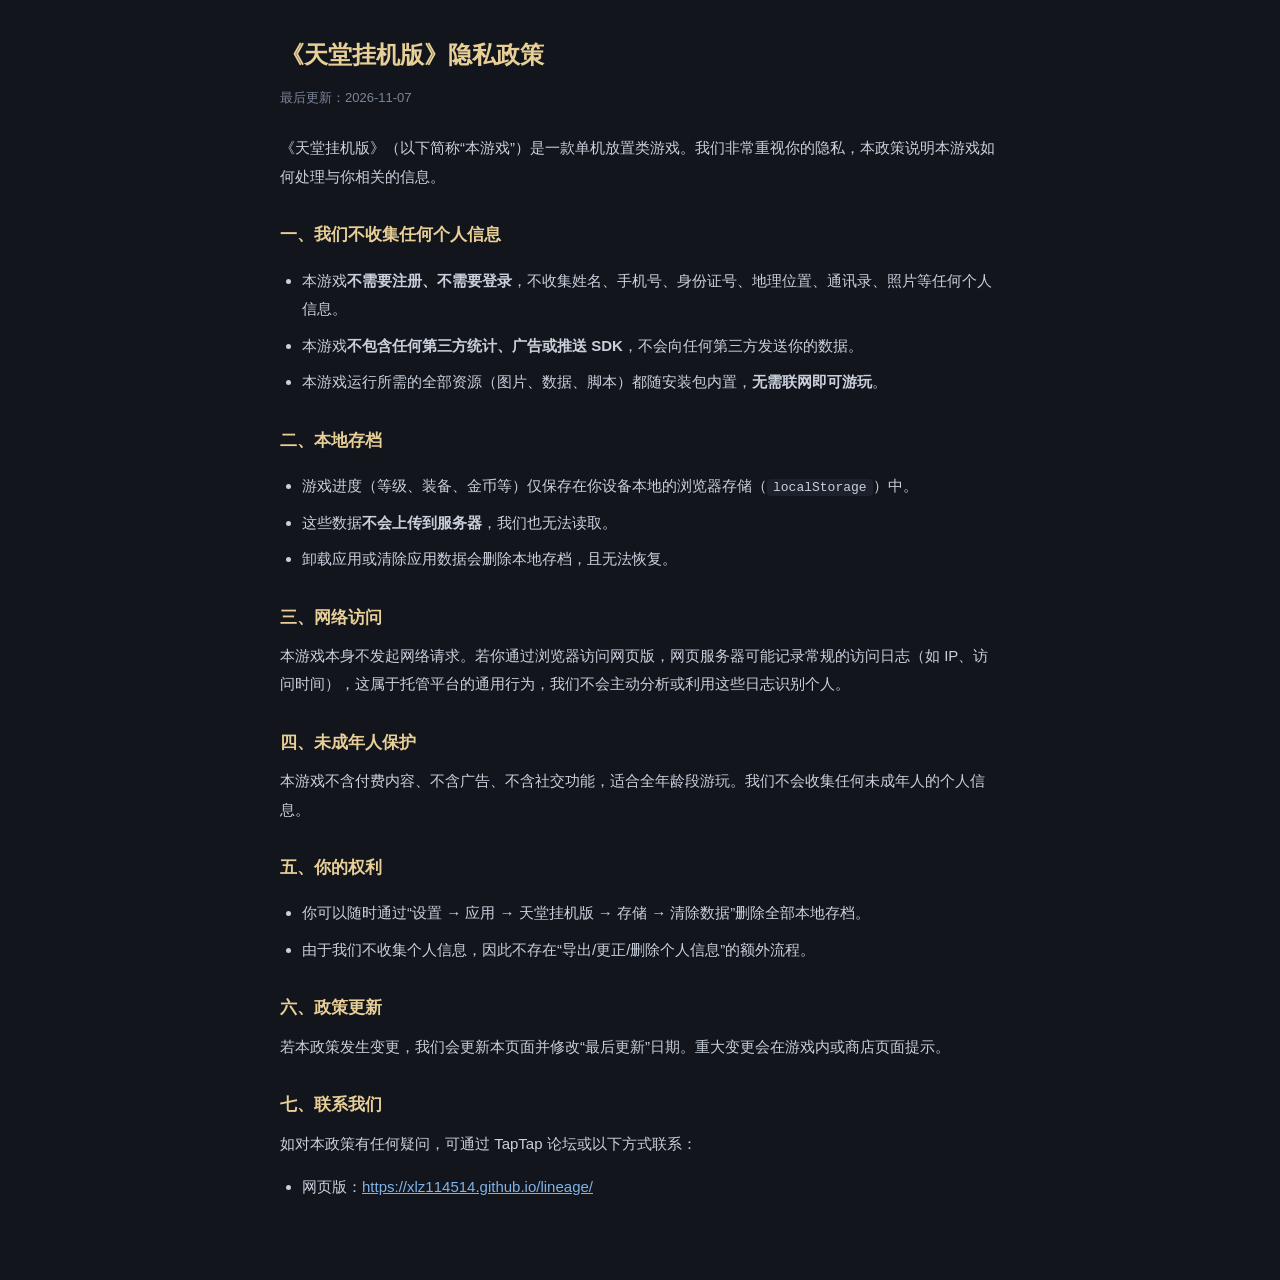
==== privacy.html @ aecd9698 "add privacy policy page" ====
<!DOCTYPE html>
<html lang="zh-CN">
<head>
<meta charset="utf-8" />
<meta name="viewport" content="width=device-width, initial-scale=1" />
<title>天堂挂机版 · 隐私政策</title>
<style>
  :root { color-scheme: dark; }
  body { margin: 0; padding: 32px 20px 64px; background: #12151b; color: #c9d0dc;
         font: 15px/1.9 -apple-system, "Microsoft YaHei", "PingFang SC", sans-serif; }
  main { max-width: 720px; margin: 0 auto; }
  h1 { color: #e8cf98; font-size: 24px; margin: 0 0 8px; }
  h2 { color: #e8cf98; font-size: 17px; margin: 28px 0 8px; }
  .meta { color: #7c8598; font-size: 13px; margin-bottom: 24px; }
  p, li { margin: 8px 0; }
  ul { padding-left: 22px; }
  code { background: #1c212b; padding: 1px 6px; border-radius: 4px; font-size: 13px; }
  a { color: #7fb3e8; }
</style>
</head>
<body>
<main>
  <h1>《天堂挂机版》隐私政策</h1>
  <div class="meta">最后更新：2026-11-07</div>

  <p>《天堂挂机版》（以下简称“本游戏”）是一款单机放置类游戏。我们非常重视你的隐私，本政策说明本游戏如何处理与你相关的信息。</p>

  <h2>一、我们不收集任何个人信息</h2>
  <ul>
    <li>本游戏<strong>不需要注册、不需要登录</strong>，不收集姓名、手机号、身份证号、地理位置、通讯录、照片等任何个人信息。</li>
    <li>本游戏<strong>不包含任何第三方统计、广告或推送 SDK</strong>，不会向任何第三方发送你的数据。</li>
    <li>本游戏运行所需的全部资源（图片、数据、脚本）都随安装包内置，<strong>无需联网即可游玩</strong>。</li>
  </ul>

  <h2>二、本地存档</h2>
  <ul>
    <li>游戏进度（等级、装备、金币等）仅保存在你设备本地的浏览器存储（<code>localStorage</code>）中。</li>
    <li>这些数据<strong>不会上传到服务器</strong>，我们也无法读取。</li>
    <li>卸载应用或清除应用数据会删除本地存档，且无法恢复。</li>
  </ul>

  <h2>三、网络访问</h2>
  <p>本游戏本身不发起网络请求。若你通过浏览器访问网页版，网页服务器可能记录常规的访问日志（如 IP、访问时间），这属于托管平台的通用行为，我们不会主动分析或利用这些日志识别个人。</p>

  <h2>四、未成年人保护</h2>
  <p>本游戏不含付费内容、不含广告、不含社交功能，适合全年龄段游玩。我们不会收集任何未成年人的个人信息。</p>

  <h2>五、你的权利</h2>
  <ul>
    <li>你可以随时通过“设置 → 应用 → 天堂挂机版 → 存储 → 清除数据”删除全部本地存档。</li>
    <li>由于我们不收集个人信息，因此不存在“导出/更正/删除个人信息”的额外流程。</li>
  </ul>

  <h2>六、政策更新</h2>
  <p>若本政策发生变更，我们会更新本页面并修改“最后更新”日期。重大变更会在游戏内或商店页面提示。</p>

  <h2>七、联系我们</h2>
  <p>如对本政策有任何疑问，可通过 TapTap 论坛或以下方式联系：</p>
  <ul>
    <li>网页版：<a href="https://xlz114514.github.io/lineage/">https://xlz114514.github.io/lineage/</a></li>
  </ul>
</main>
</body>
</html>
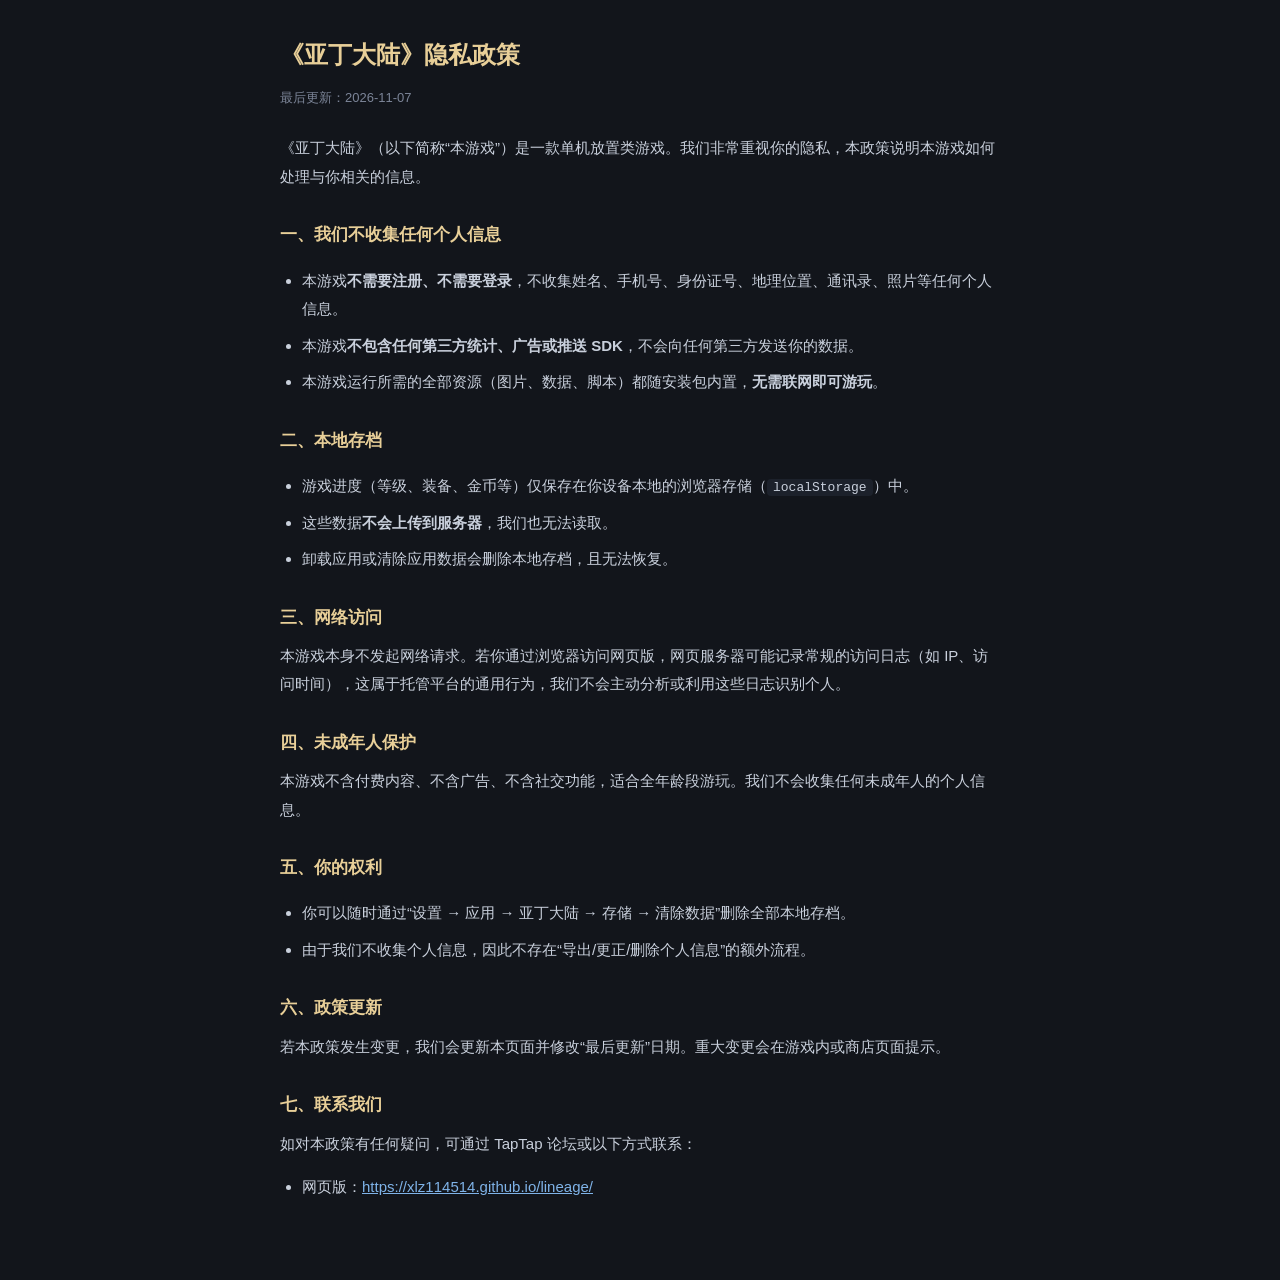
==== commit 15d49348: "rename app to 亚丁大陆 (privacy page)" ====
--- a/privacy.html
+++ b/privacy.html
@@ -3,7 +3,7 @@
 <head>
 <meta charset="utf-8" />
 <meta name="viewport" content="width=device-width, initial-scale=1" />
-<title>天堂挂机版 · 隐私政策</title>
+<title>亚丁大陆 · 隐私政策</title>
 <style>
   :root { color-scheme: dark; }
   body { margin: 0; padding: 32px 20px 64px; background: #12151b; color: #c9d0dc;
@@ -20,10 +20,10 @@
 </head>
 <body>
 <main>
-  <h1>《天堂挂机版》隐私政策</h1>
+  <h1>《亚丁大陆》隐私政策</h1>
   <div class="meta">最后更新：2026-11-07</div>
 
-  <p>《天堂挂机版》（以下简称“本游戏”）是一款单机放置类游戏。我们非常重视你的隐私，本政策说明本游戏如何处理与你相关的信息。</p>
+  <p>《亚丁大陆》（以下简称“本游戏”）是一款单机放置类游戏。我们非常重视你的隐私，本政策说明本游戏如何处理与你相关的信息。</p>
 
   <h2>一、我们不收集任何个人信息</h2>
   <ul>
@@ -47,7 +47,7 @@
 
   <h2>五、你的权利</h2>
   <ul>
-    <li>你可以随时通过“设置 → 应用 → 天堂挂机版 → 存储 → 清除数据”删除全部本地存档。</li>
+    <li>你可以随时通过“设置 → 应用 → 亚丁大陆 → 存储 → 清除数据”删除全部本地存档。</li>
     <li>由于我们不收集个人信息，因此不存在“导出/更正/删除个人信息”的额外流程。</li>
   </ul>
 
